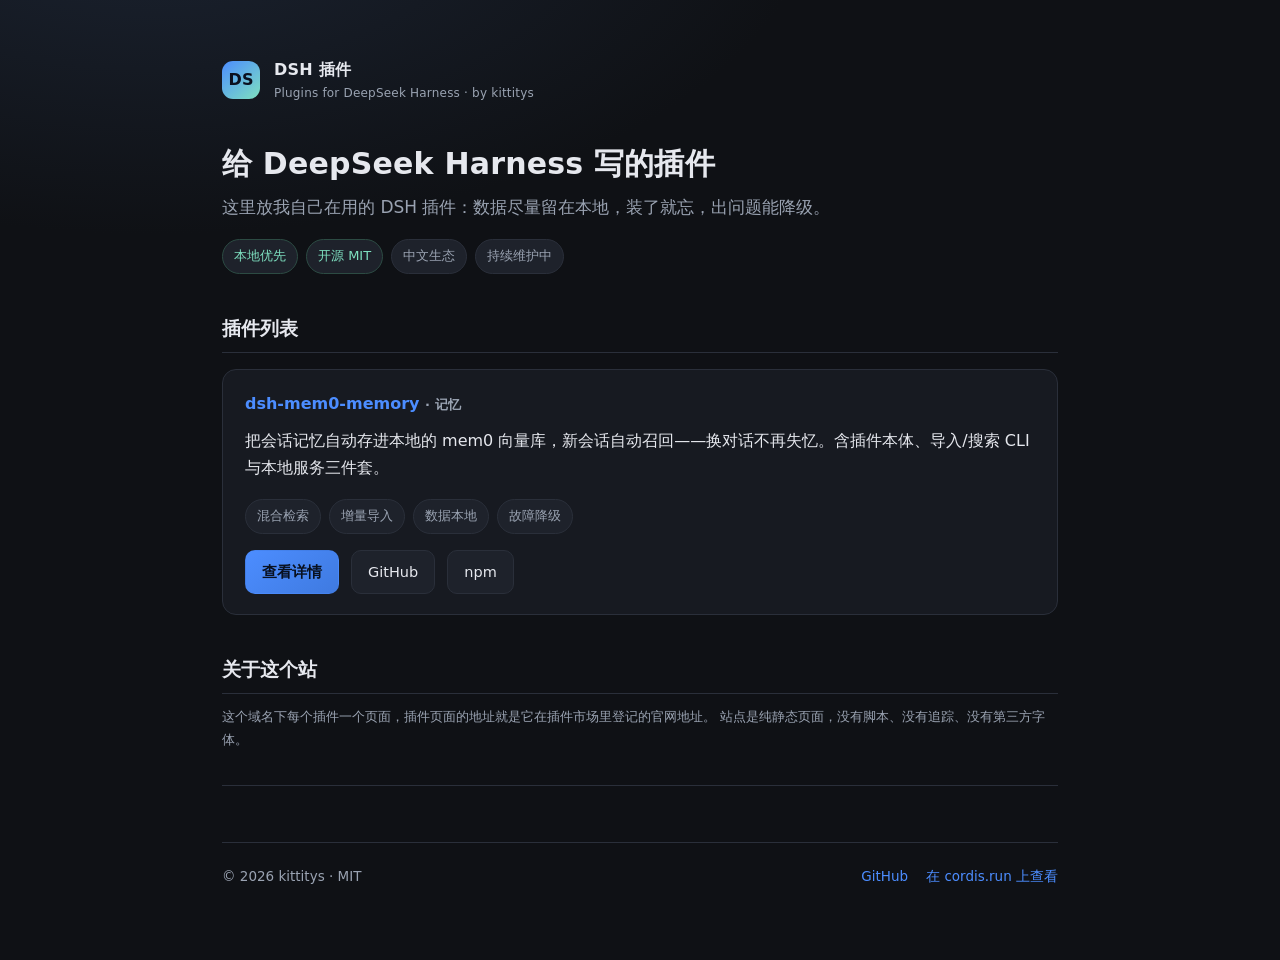
==== index.html @ a9300a58 "DSH plugins site: index + dsh-mem0-memory page (static, cordis.run backlink)" ====
<!doctype html>
<html lang="zh-CN">
<head>
  <meta charset="utf-8">
  <meta name="viewport" content="width=device-width, initial-scale=1">
  <title>DSH 插件 · Zara 的小站</title>
  <meta name="description" content="面向 DeepSeek Harness（DSH）的自研插件集合：记忆、检索与本地优先的数据管道。">
  <link rel="stylesheet" href="assets/site.css">
</head>
<body>
<div class="wrap">

  <header class="site">
    <div class="mark">DS</div>
    <div class="who">DSH 插件
      <small>Plugins for DeepSeek Harness · by kittitys</small>
    </div>
  </header>

  <h1>给 DeepSeek Harness 写的插件</h1>
  <p class="lede">这里放我自己在用的 DSH 插件：数据尽量留在本地，装了就忘，出问题能降级。</p>

  <div class="badges">
    <span class="badge on">本地优先</span>
    <span class="badge on">开源 MIT</span>
    <span class="badge">中文生态</span>
    <span class="badge">持续维护中</span>
  </div>

  <h2>插件列表</h2>

  <div class="card">
    <h3><a href="dsh-mem0-memory/">dsh-mem0-memory</a> <span class="muted small">· 记忆</span></h3>
    <p>把会话记忆自动存进本地的 mem0 向量库，新会话自动召回——换对话不再失忆。含插件本体、导入/搜索 CLI 与本地服务三件套。</p>
    <div class="badges">
      <span class="badge">混合检索</span>
      <span class="badge">增量导入</span>
      <span class="badge">数据本地</span>
      <span class="badge">故障降级</span>
    </div>
    <div class="links">
      <a class="btn primary" href="dsh-mem0-memory/">查看详情</a>
      <a class="btn" href="https://github.com/kittitys/dsh-mem0-memory">GitHub</a>
      <a class="btn" href="https://www.npmjs.com/package/dsh-mem0-memory">npm</a>
    </div>
  </div>

  <h2>关于这个站</h2>
  <p class="small muted">
    这个域名下每个插件一个页面，插件页面的地址就是它在插件市场里登记的官网地址。
    站点是纯静态页面，没有脚本、没有追踪、没有第三方字体。
  </p>

  <hr>

  <footer class="site">
    <span>© 2026 kittitys · MIT</span>
    <nav>
      <a href="https://github.com/kittitys">GitHub</a>
      <a href="https://cordis.run">在 cordis.run 上查看</a>
    </nav>
  </footer>

</div>
</body>
</html>
---- assets/site.css ----
/* dsh-plugins-site — 单文件样式（无外部依赖，无追踪脚本） */
:root {
  --bg: #0f1115;
  --panel: #171a21;
  --panel-2: #1e222b;
  --text: #e6e8ee;
  --muted: #9aa3b2;
  --line: #2a2f3a;
  --accent: #4c8dff;
  --accent-2: #7ee0c0;
  --code-bg: #10141b;
  --radius: 14px;
}

* { box-sizing: border-box; }

html, body { margin: 0; padding: 0; }

body {
  background: radial-gradient(1200px 600px at 12% -10%, #1b2331 0%, var(--bg) 55%) no-repeat, var(--bg);
  color: var(--text);
  font: 16px/1.7 "Segoe UI", "PingFang SC", "Microsoft YaHei", system-ui, -apple-system, sans-serif;
  -webkit-font-smoothing: antialiased;
}

a { color: var(--accent); text-decoration: none; }
a:hover { text-decoration: underline; }

.wrap { max-width: 880px; margin: 0 auto; padding: 56px 22px 72px; }

header.site { display: flex; align-items: center; gap: 14px; margin-bottom: 40px; }
header.site .mark {
  width: 38px; height: 38px; border-radius: 11px; flex: 0 0 auto;
  background: linear-gradient(140deg, var(--accent), var(--accent-2));
  display: grid; place-items: center; color: #0b1020; font-weight: 700;
}
header.site .who { font-weight: 600; letter-spacing: .2px; }
header.site .who small { display: block; color: var(--muted); font-weight: 400; font-size: 12px; }

h1 { font-size: 30px; line-height: 1.3; margin: 0 0 10px; letter-spacing: .2px; }
h2 { font-size: 19px; margin: 38px 0 12px; padding-bottom: 8px; border-bottom: 1px solid var(--line); }
h3 { font-size: 16px; margin: 22px 0 8px; color: var(--text); }
p { margin: 10px 0; }
.lede { color: var(--muted); font-size: 17px; }
.muted { color: var(--muted); }
.small { font-size: 13px; }

ul { padding-left: 22px; }
li { margin: 7px 0; }

code, pre { font-family: "Cascadia Mono", Consolas, "Courier New", monospace; font-size: 13.5px; }
code { background: var(--panel-2); padding: 2px 6px; border-radius: 6px; color: #cfd7e6; }
pre {
  background: var(--code-bg); border: 1px solid var(--line); border-radius: var(--radius);
  padding: 16px 18px; overflow-x: auto; line-height: 1.6;
}
pre code { background: none; padding: 0; color: #d7deeb; }

.card {
  background: var(--panel); border: 1px solid var(--line); border-radius: var(--radius);
  padding: 20px 22px; margin: 16px 0;
}
.card h3 { margin-top: 0; }

.badges { display: flex; flex-wrap: wrap; gap: 8px; margin: 18px 0 6px; }
.badge {
  display: inline-block; padding: 5px 11px; border-radius: 999px;
  background: var(--panel-2); border: 1px solid var(--line); color: var(--muted); font-size: 13px;
}
.badge.on { color: var(--accent-2); border-color: #2c4b43; }

.links { display: flex; flex-wrap: wrap; gap: 12px; margin-top: 16px; }
.btn {
  display: inline-block; padding: 9px 16px; border-radius: 10px;
  border: 1px solid var(--line); background: var(--panel-2); color: var(--text); font-size: 14.5px;
}
.btn.primary { background: linear-gradient(140deg, var(--accent), #3f7ae0); border-color: transparent; color: #08101f; font-weight: 600; }
.btn:hover { text-decoration: none; border-color: #3b465a; }

table { width: 100%; border-collapse: collapse; margin: 14px 0; font-size: 14.5px; }
th, td { text-align: left; padding: 9px 10px; border-bottom: 1px solid var(--line); vertical-align: top; }
th { color: var(--muted); font-weight: 600; }

.grid { display: grid; grid-template-columns: 1fr 1fr; gap: 16px; }
@media (max-width: 720px) {
  .grid { grid-template-columns: 1fr; }
  .wrap { padding-top: 36px; }
  h1 { font-size: 25px; }
}

hr { border: 0; border-top: 1px solid var(--line); margin: 34px 0; }

footer.site {
  margin-top: 56px; padding-top: 22px; border-top: 1px solid var(--line);
  color: var(--muted); font-size: 13.5px;
  display: flex; flex-wrap: wrap; gap: 8px 18px; justify-content: space-between;
}
footer.site nav { display: flex; flex-wrap: wrap; gap: 18px; }
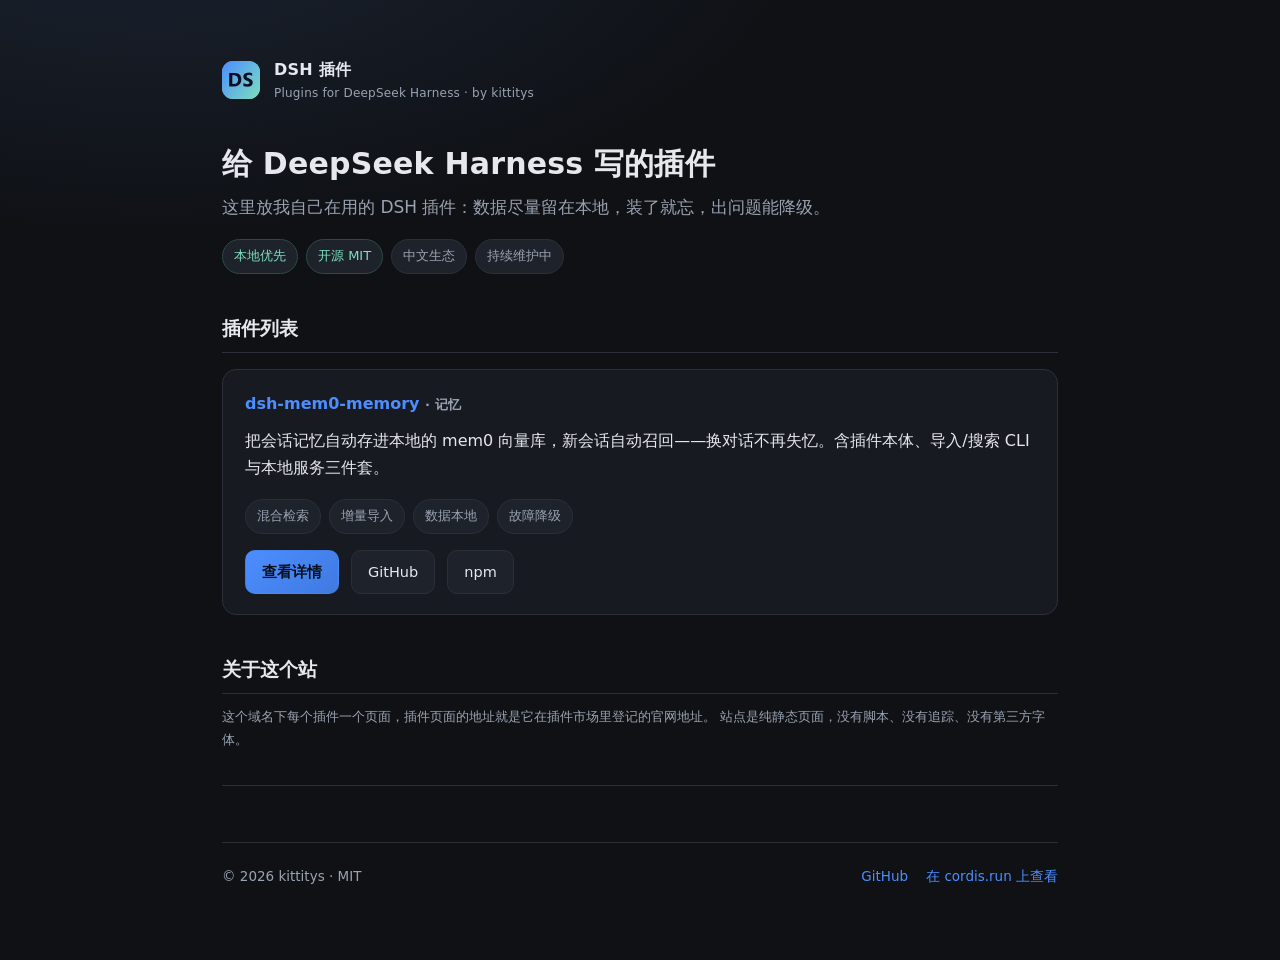
==== commit 4815129b: "add plugin icon (512/256/128 PNG + SVG), favicon, icon in header and plugin hero" ====
--- a/index.html
+++ b/index.html
@@ -5,13 +5,15 @@
   <meta name="viewport" content="width=device-width, initial-scale=1">
   <title>DSH 插件 · Zara 的小站</title>
   <meta name="description" content="面向 DeepSeek Harness（DSH）的自研插件集合：记忆、检索与本地优先的数据管道。">
+  <link rel="icon" href="favicon.svg" type="image/svg+xml">
+  <link rel="alternate icon" href="favicon.png">
   <link rel="stylesheet" href="assets/site.css">
 </head>
 <body>
 <div class="wrap">
 
   <header class="site">
-    <div class="mark">DS</div>
+    <div class="mark"><img src="assets/icon/dsh-mem0-memory-icon-128.png" alt="DSH 插件" width="38" height="38"></div>
     <div class="who">DSH 插件
       <small>Plugins for DeepSeek Harness · by kittitys</small>
     </div>
--- a/assets/site.css
+++ b/assets/site.css
@@ -96,3 +96,7 @@
   display: flex; flex-wrap: wrap; gap: 8px 18px; justify-content: space-between;
 }
 footer.site nav { display: flex; flex-wrap: wrap; gap: 18px; }
+
+.brand { margin: 0 0 14px; }
+.brand img { display: block; border-radius: 14px; }
+header.site .mark img { display: block; border-radius: 11px; }
